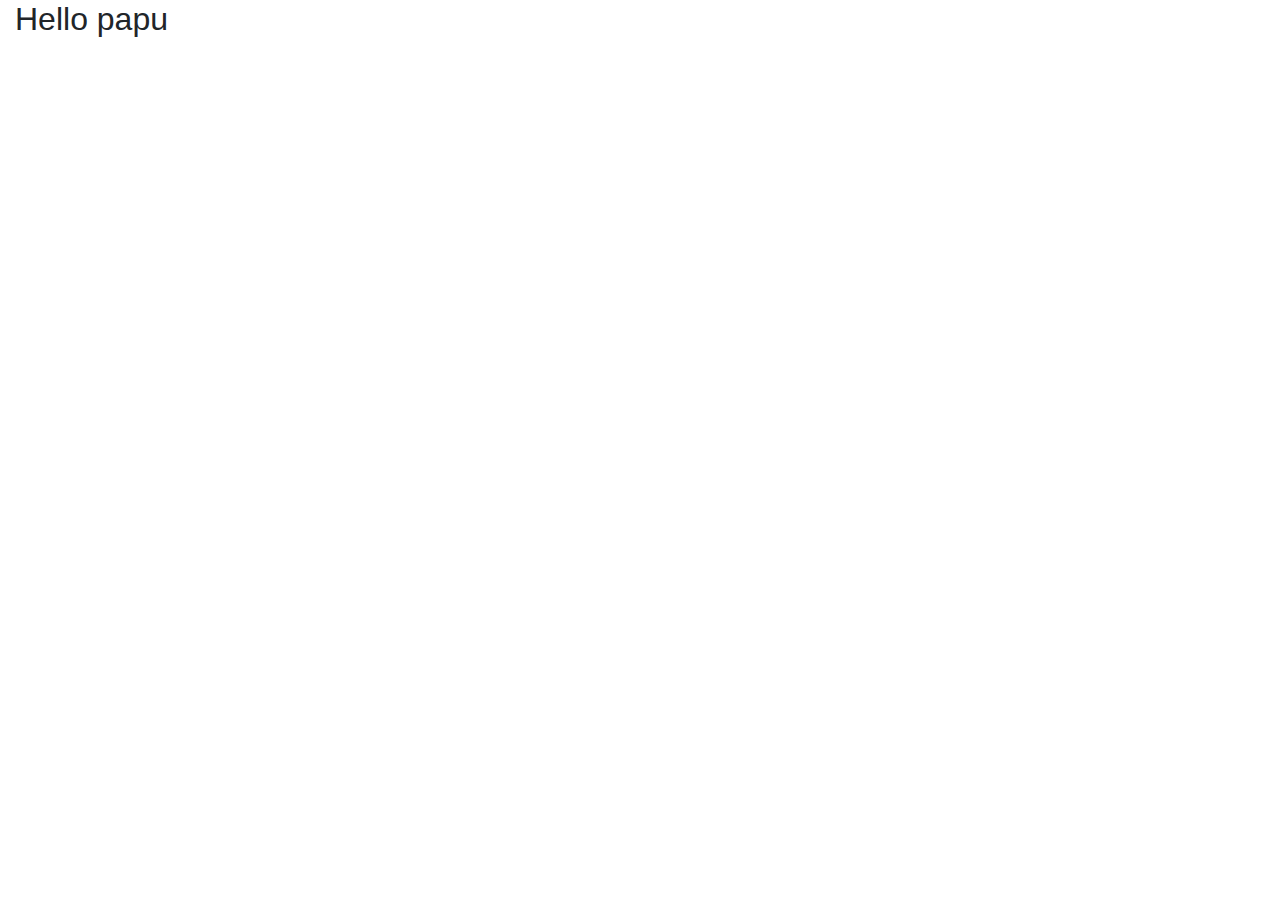
==== index.html @ 76e3a327 "added bootstrap framework and fav.ico" ====
<!doctype html>
<html lang="en">

<head>
    <title>shontauro</title>
    <link rel="icon" href="./images/fav.ico">
    <!-- Required meta tags -->
    <meta charset="utf-8">
    <meta name="viewport" content="width=device-width, initial-scale=1, shrink-to-fit=no">

    <!-- Bootstrap CSS -->
    <link rel="stylesheet" href="https://stackpath.bootstrapcdn.com/bootstrap/4.3.1/css/bootstrap.min.css"
        integrity="sha384-ggOyR0iXCbMQv3Xipma34MD+dH/1fQ784/j6cY/iJTQUOhcWr7x9JvoRxT2MZw1T" crossorigin="anonymous">

    <title>Hello, world!</title>
</head>

<body>
    <div class="container-fluid">

        <h2>Hello papu</h2>
    </div>

    <!-- Optional JavaScript -->
    <!-- jQuery first, then Popper.js, then Bootstrap JS -->
    <script src="https://code.jquery.com/jquery-3.3.1.slim.min.js"
        integrity="sha384-q8i/X+965DzO0rT7abK41JStQIAqVgRVzpbzo5smXKp4YfRvH+8abtTE1Pi6jizo"
        crossorigin="anonymous"></script>
    <script src="https://cdnjs.cloudflare.com/ajax/libs/popper.js/1.14.7/umd/popper.min.js"
        integrity="sha384-UO2eT0CpHqdSJQ6hJty5KVphtPhzWj9WO1clHTMGa3JDZwrnQq4sF86dIHNDz0W1"
        crossorigin="anonymous"></script>
    <script src="https://stackpath.bootstrapcdn.com/bootstrap/4.3.1/js/bootstrap.min.js"
        integrity="sha384-JjSmVgyd0p3pXB1rRibZUAYoIIy6OrQ6VrjIEaFf/nJGzIxFDsf4x0xIM+B07jRM"
        crossorigin="anonymous"></script>
</body>

</html>
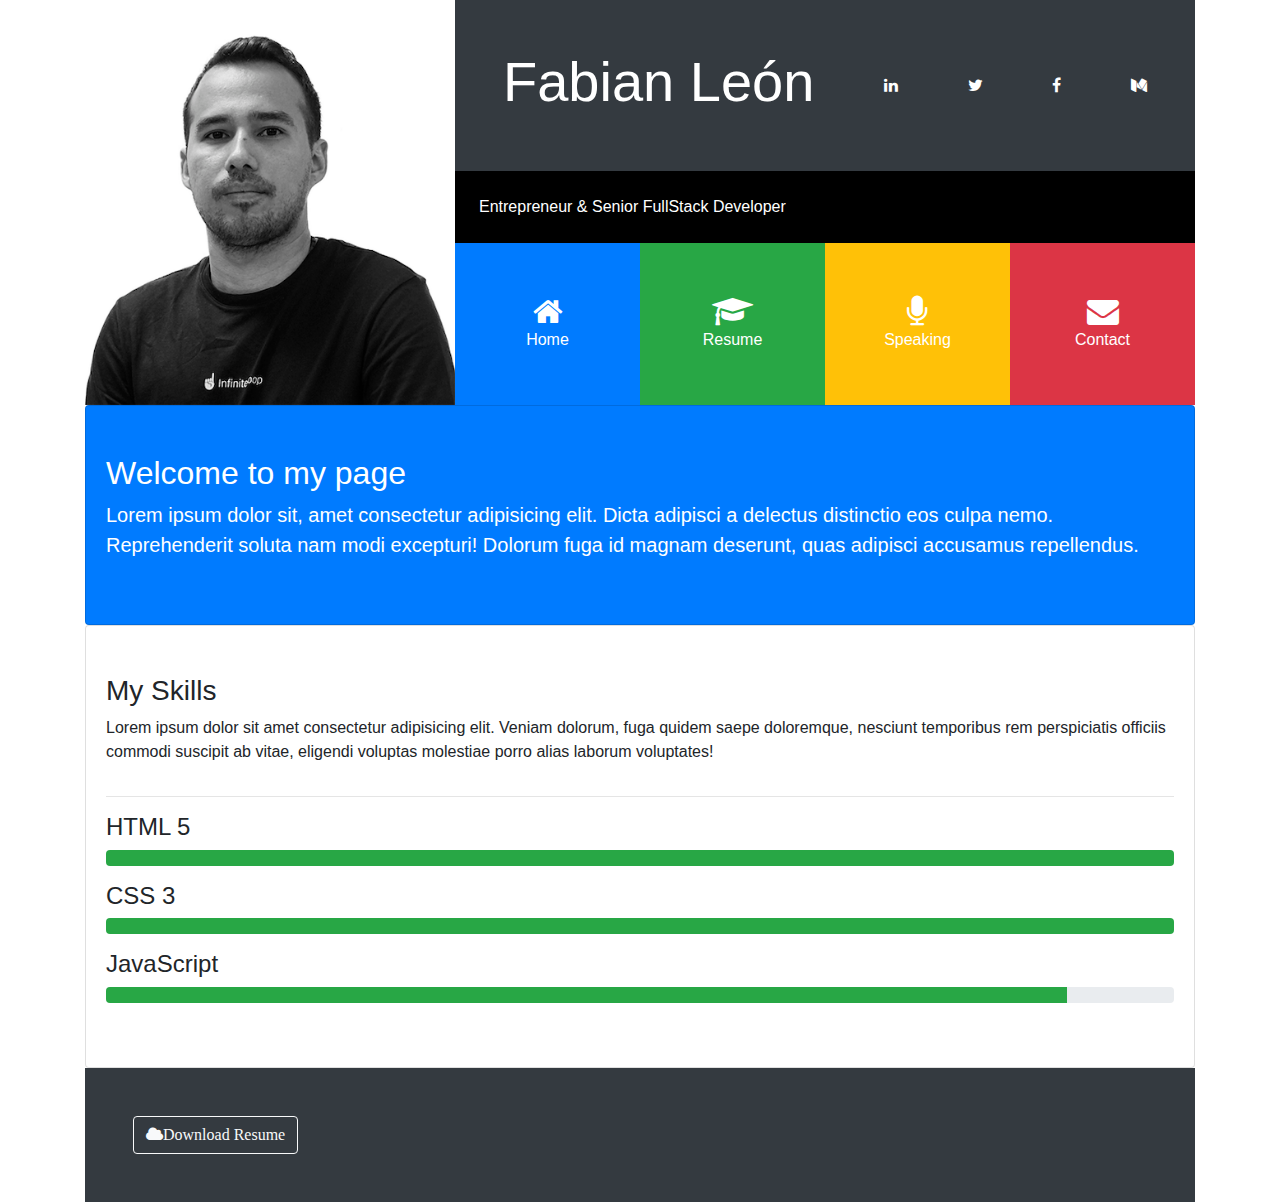
==== commit e39fdf2a: "Setup base markup structure" ====
--- a/index.html
+++ b/index.html
@@ -3,7 +3,7 @@
 
 <head>
     <title>shontauro</title>
-    <link rel="icon" href="./images/fav.ico">
+    <link rel="icon" href="./img/fav.ico">
     <!-- Required meta tags -->
     <meta charset="utf-8">
     <meta name="viewport" content="width=device-width, initial-scale=1, shrink-to-fit=no">
@@ -12,13 +12,272 @@
     <link rel="stylesheet" href="https://stackpath.bootstrapcdn.com/bootstrap/4.3.1/css/bootstrap.min.css"
         integrity="sha384-ggOyR0iXCbMQv3Xipma34MD+dH/1fQ784/j6cY/iJTQUOhcWr7x9JvoRxT2MZw1T" crossorigin="anonymous">
 
-    <title>Hello, world!</title>
+    <link rel="stylesheet" href="css/styles.css">
+    <link rel="stylesheet" href="https://cdnjs.cloudflare.com/ajax/libs/font-awesome/4.7.0/css/font-awesome.min.css">
+
+    <title>Fabian L.</title>
 </head>
 
 <body>
-    <div class="container-fluid">
-
-        <h2>Hello papu</h2>
+    <div class="container">
+
+        <!-- HEADER -->
+        <header id="main-header">
+            <div class="row no-gutters">
+
+                <div class="col-lg-4 col-md-5">
+                    <img src="img/me-black-white.png" alt="my picture">
+                </div>
+
+                <div class="col-lg-8 col-md-7">
+                    <div class="d-flex flex-column">
+                        <div class="p-5 bg-dark text-white">
+                            <div class="d-flex flex-row justify-content-between align-items-center">
+                                <h1 class="display-4">Fabian León</h1>
+
+                                <!-- social networks -->
+                                <div>
+                                    <a href="https://www.linkedin.com/in/fabian-leon-ortega-69b7bb20/?locale=en_US"
+                                        class="text-white" target="_blank">
+                                        <li class="fa fa-linkedin"></li>
+                                    </a>
+                                </div>
+                                <div>
+                                    <a href="https://twitter.com/shontauro" class="text-white" target="_blank">
+                                        <i class="fa fa-twitter"></i>
+                                    </a>
+                                </div>
+                                <div class="d-none d-md-block">
+                                    <a href="https://www.facebook.com/shontauro" class="text-white" target="_blank">
+                                        <li class="fa fa-facebook"></li>
+                                    </a>
+                                </div>
+                                <div>
+                                    <a href="https://medium.com/@shontauro" class="text-white" target="_blank">
+                                        <li class="fa fa-medium"></li>
+                                    </a>
+                                </div>
+                            </div>
+                        </div>
+
+                        <div class="p-4 bg-black">
+                            Entrepreneur & Senior FullStack Developer
+                        </div>
+
+                        <!--Menu items-->
+                        <div>
+                            <div class="d-flex flex-row align-items-stretch text-white text-center">
+                                <div class="port-item p-4 bg-primary" data-toggle="collapse" data-target="#home">
+                                    <i class="fa fa-home fa-2x d-block"></i>
+                                    <span class="d-none d-sm-block">Home</span>
+                                </div>
+
+                                <div class="port-item p-4 bg-success" data-toggle="collapse" data-target="#resume">
+                                    <i class="fa fa-graduation-cap fa-2x d-block"></i>
+                                    <span class="d-none d-sm-block">Resume</span>
+                                </div>
+
+                                <div class="port-item p-4 bg-warning" data-toggle="collapse" data-target="#speaking">
+                                    <i class="fa fa-microphone fa-2x d-block"></i>
+                                    <span class="d-none d-sm-block">Speaking</span>
+                                </div>
+
+                                <div class="port-item p-4 bg-danger" data-toggle="collapse" data-target="#contact">
+                                    <i class="fa fa-envelope fa-2x d-block"></i>
+                                    <span class="d-none d-sm-block">Contact</span>
+                                </div>
+
+                            </div>
+                        </div>
+
+                    </div>
+                </div>
+            </div>
+        </header>
+
+        <!-- HOME -->
+        <div id="home" class="collapse show">
+            <div class="card card-body bg-primary text-white py-5">
+                <h2>Welcome to my page</h2>
+                <p class="lead"> Lorem ipsum dolor sit, amet consectetur adipisicing elit. Dicta adipisci a delectus
+                    distinctio eos culpa nemo. Reprehenderit soluta nam modi excepturi! Dolorum fuga id magnam deserunt,
+                    quas adipisci accusamus repellendus.</p>
+            </div>
+
+            <div class="card card-body py-5">
+                <h3>My Skills</h3>
+                <p>Lorem ipsum dolor sit amet consectetur adipisicing elit. Veniam dolorum, fuga quidem saepe
+                    doloremque, nesciunt temporibus rem perspiciatis officiis commodi suscipit ab vitae, eligendi
+                    voluptas molestiae porro alias laborum voluptates!</p>
+                <hr>
+                <h4>HTML 5</h4>
+                <div class="progress mb-3">
+                    <div class="progress-bar bg-success" style="width: 100%"></div>
+                </div>
+                <h4>CSS 3</h4>
+                <div class="progress mb-3">
+                    <div class="progress-bar bg-success" style="width: 100%"></div>
+                </div>
+                <h4>JavaScript</h4>
+                <div class="progress mb-3">
+                    <div class="progress-bar bg-success" style="width: 90%"></div>
+                </div>
+            </div>
+        </div>
+
+        <!-- RESUME -->
+        <div id="resume" class="collapse">
+            <div class="card card-body bg-success text-white py-5">
+                <h2>My Resume</h2>
+                <p class="lead"> Lorem ipsum dolor sit, amet consectetur adipisicing elit. Dicta adipisci a delectus
+                    distinctio eos culpa nemo. Reprehenderit soluta nam modi excepturi! Dolorum fuga id magnam deserunt,
+                    quas adipisci accusamus repellendus.</p>
+            </div>
+
+            <div class="card card-body py-5">
+                <h3>Where Have I worked</h3>
+                <p>Lorem ipsum dolor sit amet consectetur adipisicing elit. Optio quos, rerum harum dolore repellat
+                    dignissimos officia non laudantium nemo est, asperiores mollitia, aliquam corrupti tenetur numquam
+                    sed. Temporibus, numquam eius?</p>
+                <div class="card-deck">
+                    <div class="card">
+                        <div class="card-body">
+                            <h4 class="card-title">
+                                Devmasters
+                            </h4>
+                            <p class="card-text">Lorem ipsum dolor sit amet consectetur adipisicing elit. Nulla
+                                doloribus facere architecto nemo voluptate totam dolorem, commodi eos. Nulla dolore
+                                molestiae delectus quo magni expedita vero laboriosam nesciunt distinctio ducimus.</p>
+                            <p class="p-2 mb-3 bg-dark text-white">
+                                Position: Full Stack Developer
+                            </p>
+                            <p class="p-2 mb-3 bg-dark text-white">
+                                Phone: (444) 444-4444
+                            </p>
+                        </div>
+                        <div class="card-footer">
+                            <h6 class="text-muted">Dates: 2015-2018</h6>
+                        </div>
+                    </div>
+
+                    <div class="card">
+                        <div class="card-body">
+                            <h4 class="card-title">
+                                Devmasters
+                            </h4>
+                            <p class="card-text">Lorem ipsum dolor sit amet consectetur adipisicing elit. Nulla
+                                doloribus facere architecto nemo voluptate totam dolorem, commodi eos. Nulla dolore
+                                molestiae delectus quo magni expedita vero laboriosam nesciunt distinctio ducimus.</p>
+                            <p class="p-2 mb-3 bg-dark text-white">
+                                Position: Full Stack Developer
+                            </p>
+                            <p class="p-2 mb-3 bg-dark text-white">
+                                Phone: (444) 444-4444
+                            </p>
+                        </div>
+                        <div class="card-footer">
+                            <h6 class="text-muted">Dates: 2015-2018</h6>
+                        </div>
+                    </div>
+
+                    <div class="card">
+                        <div class="card-body">
+                            <h4 class="card-title">
+                                Devmasters
+                            </h4>
+                            <p class="card-text">Lorem ipsum dolor sit amet consectetur adipisicing elit. Nulla
+                                doloribus facere architecto nemo voluptate totam dolorem, commodi eos. Nulla dolore
+                                molestiae delectus quo magni expedita vero laboriosam nesciunt distinctio ducimus.</p>
+                            <p class="p-2 mb-3 bg-dark text-white">
+                                Position: Full Stack Developer
+                            </p>
+                            <p class="p-2 mb-3 bg-dark text-white">
+                                Phone: (444) 444-4444
+                            </p>
+                        </div>
+                        <div class="card-footer">
+                            <h6 class="text-muted">Dates: 2015-2018</h6>
+                        </div>
+                    </div>
+                </div>
+            </div>
+        </div>
+
+        <!-- SPEAKING -->
+        <div id="speaking" class="collapse">
+            <div class="card card-body bg-warning text-white py-5">
+                <h2>My Talks</h2>
+                <p class="lead">Lorem ipsum dolor sit amet consectetur, adipisicing elit. Aperiam error delectus animi
+                    ducimus pariatur beatae repellendus voluptatibus ipsam quod, ut eum, deserunt doloribus dicta
+                    aspernatur fuga odio quae totam harum.</p>
+            </div>
+        </div>
+
+        <!-- CONTACT -->
+
+        <div id="contact" class="collapse">
+            <div class="card card-body bg-danger text-white py-5">
+                <h2>Contact</h2>
+                <p class="lead"> Lorem ipsum dolor sit, amet consectetur adipisicing elit. Dicta adipisci a delectus
+                    distinctio eos culpa nemo. Reprehenderit soluta nam modi excepturi! Dolorum fuga id magnam deserunt,
+                    quas adipisci accusamus repellendus.</p>
+            </div>
+
+            <div class="card card-body py-5">
+                <h3>Get In Touch</h3>
+                <p>Lorem ipsum dolor sit amet consectetur adipisicing elit. Obcaecati suscipit laboriosam tenetur,
+                    perferendis recusandae quibusdam possimus assumenda maxime.</p>
+                <form>
+                    <div class="form-group">
+                        <div class="input-group input-group-lg">
+                            <div class="input-group-prepend">
+                                <span class="input-group-text bg-danger text-white">
+                                    <i class="fa fa-user"></i>
+                                </span>
+                            </div>
+                            <input type="text" class="form-control bg-dark text-white" placeholder="name">
+                        </div>
+                    </div>
+
+                    <div class="form-group">
+                        <div class="input-group input-group-lg">
+                            <div class="input-group-prepend">
+                                <span class="input-group-text bg-danger text-white">
+                                    <i class="fa fa-envelope"></i>
+                                </span>
+                            </div>
+                            <input type="email" class="form-control bg-dark text-white" placeholder="Email">
+                        </div>
+                    </div>
+
+                    <div class="form-group">
+                        <div class="input-group input-group-lg">
+                            <div class="input-group-prepend">
+                                <span class="input-group-text bg-danger text-white">
+                                    <i class="fa fa-pencil"></i>
+                                </span>
+                            </div>
+                            <textarea type="text" class="form-control bg-dark text-white"
+                                placeholder="Message"></textarea>
+                        </div>
+                    </div>
+
+                    <input type="submit" value="submit" class="btn btn-danger btn-block btn-lg">
+                </form>
+            </div>
+        </div>
+
+        <!-- FOOTER -->
+        <footer id="main-footer" class="p-5 bg-dark text-white">
+            <div class="row">
+                <div class="col-md-6">
+                    <a href="#" class="btn btn-outline-light">
+                        <i class="fa fa-cloud">Download Resume</i>
+                    </a>
+                </div>
+            </div>
+        </footer>
+
     </div>
 
     <!-- Optional JavaScript -->
@@ -32,6 +291,12 @@
     <script src="https://stackpath.bootstrapcdn.com/bootstrap/4.3.1/js/bootstrap.min.js"
         integrity="sha384-JjSmVgyd0p3pXB1rRibZUAYoIIy6OrQ6VrjIEaFf/nJGzIxFDsf4x0xIM+B07jRM"
         crossorigin="anonymous"></script>
+
+    <script>
+        $('.port-item').click(function () {
+            $('.collapse').collapse('hide');
+        });
+    </script>
 </body>
 
 </html>--- a/css/styles.css
+++ b/css/styles.css
@@ -0,0 +1,24 @@
+#main-header img {
+    width: 100%;
+    height: 100%;
+}
+
+#main-header .port-item {
+    width: 25%;
+}
+
+#main-header .port-item:hover {
+    opacity: 0.8;
+    cursor: pointer;
+}
+
+.bg-black {
+    color: white;
+    background: black;
+}
+
+@media (min-width: 1200px) {
+    .port-item {
+        padding: 3.3em !important;
+    }
+}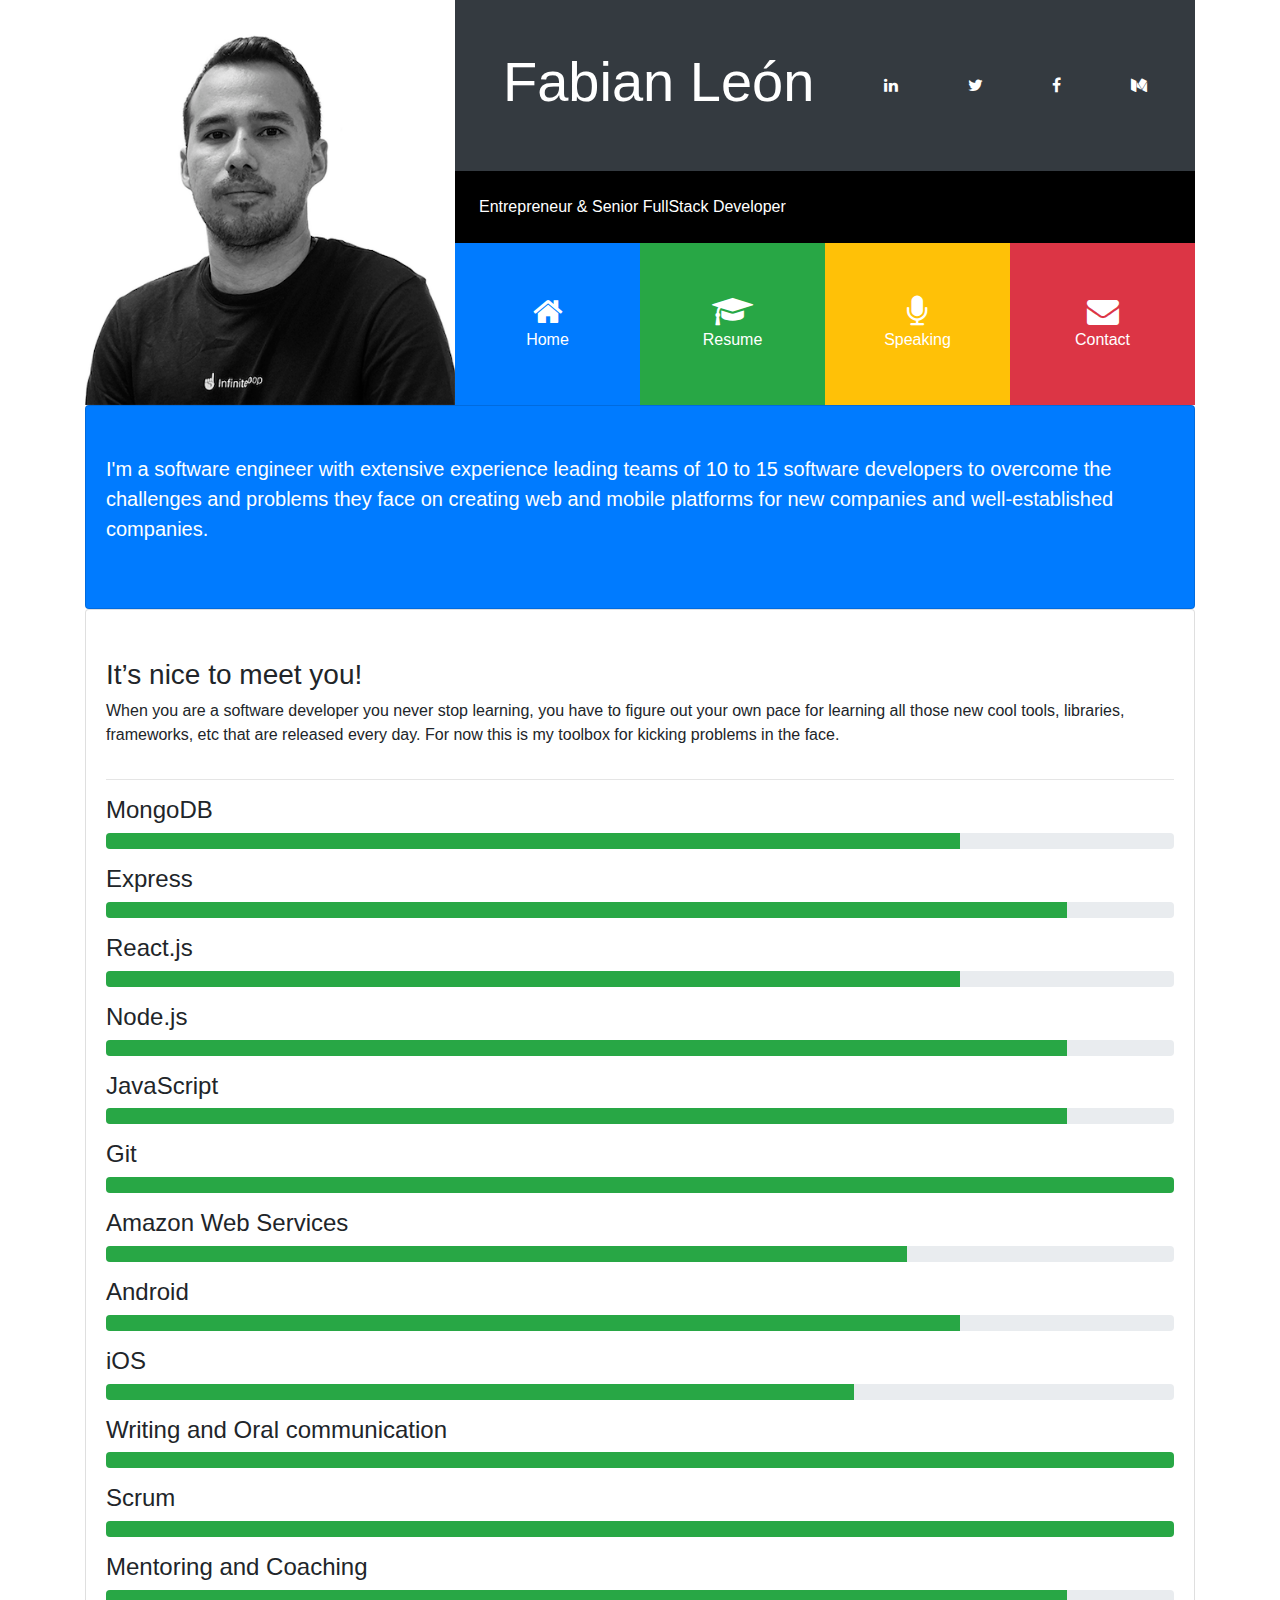
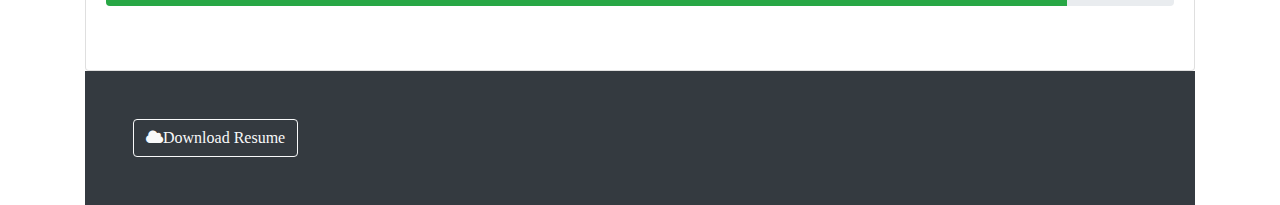
==== commit fec1c872: "added content for speaking section, setup contact form using formspree.io" ====
--- a/index.html
+++ b/index.html
@@ -2,7 +2,7 @@
 <html lang="en">
 
 <head>
-    <title>shontauro</title>
+    <title>Fabian Leon</title>
     <link rel="icon" href="./img/fav.ico">
     <!-- Required meta tags -->
     <meta charset="utf-8">
@@ -14,8 +14,6 @@
 
     <link rel="stylesheet" href="css/styles.css">
     <link rel="stylesheet" href="https://cdnjs.cloudflare.com/ajax/libs/font-awesome/4.7.0/css/font-awesome.min.css">
-
-    <title>Fabian L.</title>
 </head>
 
 <body>
@@ -98,27 +96,62 @@
         <!-- HOME -->
         <div id="home" class="collapse show">
             <div class="card card-body bg-primary text-white py-5">
-                <h2>Welcome to my page</h2>
-                <p class="lead"> Lorem ipsum dolor sit, amet consectetur adipisicing elit. Dicta adipisci a delectus
-                    distinctio eos culpa nemo. Reprehenderit soluta nam modi excepturi! Dolorum fuga id magnam deserunt,
-                    quas adipisci accusamus repellendus.</p>
+                <p class="lead">I'm a software engineer with extensive experience leading teams of 10 to 15
+                    software developers to overcome the challenges and problems they face on creating web and mobile
+                    platforms for new companies and well-established companies.</p>
             </div>
 
             <div class="card card-body py-5">
-                <h3>My Skills</h3>
-                <p>Lorem ipsum dolor sit amet consectetur adipisicing elit. Veniam dolorum, fuga quidem saepe
-                    doloremque, nesciunt temporibus rem perspiciatis officiis commodi suscipit ab vitae, eligendi
-                    voluptas molestiae porro alias laborum voluptates!</p>
+                <h3>It’s nice to meet you!</h3>
+                <p>When you are a software developer you never stop learning, you have to figure out your own pace for
+                    learning all those new cool tools, libraries, frameworks, etc that are released every day. For now
+                    this is my toolbox for kicking problems in the face.</p>
                 <hr>
-                <h4>HTML 5</h4>
+                <h4>MongoDB</h4>
+                <div class="progress mb-3">
+                    <div class="progress-bar bg-success" style="width: 80%"></div>
+                </div>
+                <h4>Express</h4>
+                <div class="progress mb-3">
+                    <div class="progress-bar bg-success" style="width: 90%"></div>
+                </div>
+                <h4>React.js</h4>
+                <div class="progress mb-3">
+                    <div class="progress-bar bg-success" style="width: 80%"></div>
+                </div>
+                <h4>Node.js</h4>
+                <div class="progress mb-3">
+                    <div class="progress-bar bg-success" style="width: 90%"></div>
+                </div>
+                <h4>JavaScript</h4>
+                <div class="progress mb-3">
+                    <div class="progress-bar bg-success" style="width: 90%"></div>
+                </div>
+                <h4>Git</h4>
                 <div class="progress mb-3">
                     <div class="progress-bar bg-success" style="width: 100%"></div>
                 </div>
-                <h4>CSS 3</h4>
+                <h4>Amazon Web Services</h4>
+                <div class="progress mb-3">
+                    <div class="progress-bar bg-success" style="width: 75%"></div>
+                </div>
+                <h4>Android</h4>
+                <div class="progress mb-3">
+                    <div class="progress-bar bg-success" style="width: 80%"></div>
+                </div>
+                <h4>iOS</h4>
+                <div class="progress mb-3">
+                    <div class="progress-bar bg-success" style="width: 70%"></div>
+                </div>
+                <h4>Writing and Oral communication</h4>
                 <div class="progress mb-3">
                     <div class="progress-bar bg-success" style="width: 100%"></div>
                 </div>
-                <h4>JavaScript</h4>
+                <h4>Scrum</h4>
+                <div class="progress mb-3">
+                    <div class="progress-bar bg-success" style="width: 100%"></div>
+                </div>
+                <h4>Mentoring and Coaching</h4>
                 <div class="progress mb-3">
                     <div class="progress-bar bg-success" style="width: 90%"></div>
                 </div>
@@ -129,75 +162,98 @@
         <div id="resume" class="collapse">
             <div class="card card-body bg-success text-white py-5">
                 <h2>My Resume</h2>
-                <p class="lead"> Lorem ipsum dolor sit, amet consectetur adipisicing elit. Dicta adipisci a delectus
-                    distinctio eos culpa nemo. Reprehenderit soluta nam modi excepturi! Dolorum fuga id magnam deserunt,
-                    quas adipisci accusamus repellendus.</p>
+                <p class="lead"> I have been working in the software industry for the last eight years, during this time
+                    I have played different roles in my carrer such as mobile developer, backend developer, Full stack
+                    developer, CTO and CEO. I have experience dealing with customers, some times selling them
+                    services and products and other times listening and providing them with support for their problems.
+                </p>
             </div>
 
             <div class="card card-body py-5">
-                <h3>Where Have I worked</h3>
-                <p>Lorem ipsum dolor sit amet consectetur adipisicing elit. Optio quos, rerum harum dolore repellat
-                    dignissimos officia non laudantium nemo est, asperiores mollitia, aliquam corrupti tenetur numquam
-                    sed. Temporibus, numquam eius?</p>
-                <div class="card-deck">
-                    <div class="card">
-                        <div class="card-body">
-                            <h4 class="card-title">
-                                Devmasters
-                            </h4>
-                            <p class="card-text">Lorem ipsum dolor sit amet consectetur adipisicing elit. Nulla
-                                doloribus facere architecto nemo voluptate totam dolorem, commodi eos. Nulla dolore
-                                molestiae delectus quo magni expedita vero laboriosam nesciunt distinctio ducimus.</p>
-                            <p class="p-2 mb-3 bg-dark text-white">
-                                Position: Full Stack Developer
-                            </p>
-                            <p class="p-2 mb-3 bg-dark text-white">
-                                Phone: (444) 444-4444
-                            </p>
-                        </div>
-                        <div class="card-footer">
-                            <h6 class="text-muted">Dates: 2015-2018</h6>
-                        </div>
-                    </div>
-
-                    <div class="card">
-                        <div class="card-body">
-                            <h4 class="card-title">
-                                Devmasters
-                            </h4>
-                            <p class="card-text">Lorem ipsum dolor sit amet consectetur adipisicing elit. Nulla
-                                doloribus facere architecto nemo voluptate totam dolorem, commodi eos. Nulla dolore
-                                molestiae delectus quo magni expedita vero laboriosam nesciunt distinctio ducimus.</p>
-                            <p class="p-2 mb-3 bg-dark text-white">
-                                Position: Full Stack Developer
-                            </p>
-                            <p class="p-2 mb-3 bg-dark text-white">
-                                Phone: (444) 444-4444
-                            </p>
-                        </div>
-                        <div class="card-footer">
-                            <h6 class="text-muted">Dates: 2015-2018</h6>
-                        </div>
-                    </div>
-
-                    <div class="card">
-                        <div class="card-body">
-                            <h4 class="card-title">
-                                Devmasters
-                            </h4>
-                            <p class="card-text">Lorem ipsum dolor sit amet consectetur adipisicing elit. Nulla
-                                doloribus facere architecto nemo voluptate totam dolorem, commodi eos. Nulla dolore
-                                molestiae delectus quo magni expedita vero laboriosam nesciunt distinctio ducimus.</p>
-                            <p class="p-2 mb-3 bg-dark text-white">
-                                Position: Full Stack Developer
-                            </p>
-                            <p class="p-2 mb-3 bg-dark text-white">
-                                Phone: (444) 444-4444
-                            </p>
-                        </div>
-                        <div class="card-footer">
-                            <h6 class="text-muted">Dates: 2015-2018</h6>
-                        </div>
+                <h3>Experience</h3>
+                <p class="mb-5">These are some of the companies where I have worked recently.</p>
+                <div class="resume-item d-flex flex-column flex-md-row justify-content-between mb-5">
+                    <div class="resume-content">
+                        <h3 class="mb-0">CTO & Founder</h3>
+                        <div class="subheading mb-3">SunDevs Inc</div>
+                        <ul>
+                            <li>Lead and manage a team of 10-15 software developers and help them overcome the
+                                challenges
+                                and problems they face when building the products and platforms of our clients.</li>
+                            <li>Monitor the progress of projects on a daily and weekly basis using tools such as jira to
+                                ensure compliance with the sprints.</li>
+                            <li>Mentoring and guidance 1 to 1 with each member of the development team, especially with
+                                the lowest performers with the goal of continuously improving productivity.</li>
+                            <li>Responsible for making decisions to hire / fire talent to improve the company's
+                                productivity.</li>
+                            <li>Leverage my experience and knowledge as a former developer and architect to lead teams
+                                towards technical excellence and comply with the best practices and standards in the
+                                industry.</li>
+                        </ul>
+                    </div>
+                    <div class="resume-date text-md-right">
+                        <span class="text-success">November 2014 - Present</span>
+                    </div>
+                </div>
+
+                <div class="resume-item d-flex flex-column flex-md-row justify-content-between mb-5">
+                    <div class="resume-content">
+                        <h3 class="mb-0">CTO & Founder</h3>
+                        <div class="subheading mb-3">Trinitip SAS</div>
+                        <p class="text-justify">A platform to personalize the customer experience, automate marketing
+                            and loyalty campaigns in bars, restaurants and hotels. The main objectives of the platform
+                            were:</p>
+                        <ul>
+                            <li>Increase the recurrence of your customers in your business</li>
+                            <li>Seamlessly capture your customers' contact information</li>
+                            <li>Get real-time statistics of your customers' visits</li>
+                        </ul>
+                        <p class="text-justify">Basically I played almost every single role in this startup, from
+                            recruiting the initial tech team with which I designed and developed the platform using
+                            MongoDB, Express, Angular and Node.js, to deploying the platform on Amazon WebServices, all
+                            the way to getting out of the office and finding customers to sell the platform and provide
+                            support to our customers.
+                        </p>
+                    </div>
+                    <div class="resume-date text-md-right">
+                        <span class="text-success">March 2017 - November 2018</span>
+                    </div>
+                </div>
+
+                <div class="resume-item d-flex flex-column flex-md-row justify-content-between mb-5">
+                    <div class="resume-content">
+                        <h3 class="mb-0">CTO</h3>
+                        <div class="subheading mb-3">Pixcell Mapper Limited</div>
+                        <p class="text-justify">A platform to personalize the customer experience, automate marketing
+                            and loyalty campaigns in bars, restaurants and hotels. The main objectives of the platform
+                            were:</p>
+                        <ul>
+                            <li>Developed the android & iOS Apps</li>
+                            <li>Developed the Restful API on Ruby on Rails</li>
+                            <li>Research and promote new technologies and best practices to implement within the company
+                            </li>
+                            <li>Recruiting the initial tech team for the platform</li>
+                            <li>Run daily scrum meeting to monitor the status of the project</li>
+                        </ul>
+
+                    </div>
+                    <div class="resume-date text-md-right">
+                        <span class="text-success">September 2014 - February 2015</span>
+                    </div>
+                </div>
+
+                <div class="resume-item d-flex flex-column flex-md-row justify-content-between mb-5">
+                    <div class="resume-content">
+                        <h3 class="mb-0">Senior Android Developer</h3>
+                        <div class="subheading mb-3">Globant</div>
+                        <ul>
+                            <li>Developed native android applications</li>
+                            <li>Report daily progress of the project to the PM</li>
+                            <li>Perform code reviews to my teammates</li>
+                        </ul>
+                    </div>
+                    <div class="resume-date text-md-right">
+                        <span class="text-success">September 2013 - June 2014</span>
                     </div>
                 </div>
             </div>
@@ -206,63 +262,75 @@
         <!-- SPEAKING -->
         <div id="speaking" class="collapse">
             <div class="card card-body bg-warning text-white py-5">
-                <h2>My Talks</h2>
-                <p class="lead">Lorem ipsum dolor sit amet consectetur, adipisicing elit. Aperiam error delectus animi
-                    ducimus pariatur beatae repellendus voluptatibus ipsam quod, ut eum, deserunt doloribus dicta
-                    aspernatur fuga odio quae totam harum.</p>
-            </div>
+                <h2>I like to learn by sharing!</h2>
+                <p class="lead text-justify">As a Software Engineer and Entrepreneur that I am being, I like to share
+                    what I have learned during my carreer with my teammates and the community, I have spoken to
+                    different kind of audiences on topics such as entrepreneurship, carreer advice, building startups
+                    and software development.</p>
+            </div>
+
+            <h2 class="my-2">UPCOMING SPEAKING ENGAGEMENTS:</h2>
+            <hr>
+
+            <div class="text-center">
+                <a class="p-4 btn btn-dark" href="mailto:fhleoinv@gmail.com">INQUIRE ABOUT SPEAKING ENGAGEMENTS</a>
+            </div>
+            <hr>
+            <h4 class="pb-4">PAST SPEAKING HIGHLIGHTS:</h3>
+                <ul>
+                    <li>Seven Step Framework for building React Applications from Scratch - Colombia, Ibague, February
+                        2019
+                    </li>
+                </ul>
         </div>
 
         <!-- CONTACT -->
 
         <div id="contact" class="collapse">
             <div class="card card-body bg-danger text-white py-5">
-                <h2>Contact</h2>
-                <p class="lead"> Lorem ipsum dolor sit, amet consectetur adipisicing elit. Dicta adipisci a delectus
-                    distinctio eos culpa nemo. Reprehenderit soluta nam modi excepturi! Dolorum fuga id magnam deserunt,
-                    quas adipisci accusamus repellendus.</p>
+                <h2>Get In Touch</h2>
+                <p class="lead text-justify">I like to be in touch with people that are doing pretty cool stuff, If you
+                    are working in something that passionate you and you believe that I could help you, don't hesitate
+                    to contact me.</p>
             </div>
 
             <div class="card card-body py-5">
-                <h3>Get In Touch</h3>
-                <p>Lorem ipsum dolor sit amet consectetur adipisicing elit. Obcaecati suscipit laboriosam tenetur,
-                    perferendis recusandae quibusdam possimus assumenda maxime.</p>
-                <form>
-                    <div class="form-group">
-                        <div class="input-group input-group-lg">
-                            <div class="input-group-prepend">
-                                <span class="input-group-text bg-danger text-white">
-                                    <i class="fa fa-user"></i>
-                                </span>
-                            </div>
-                            <input type="text" class="form-control bg-dark text-white" placeholder="name">
-                        </div>
-                    </div>
-
-                    <div class="form-group">
-                        <div class="input-group input-group-lg">
-                            <div class="input-group-prepend">
-                                <span class="input-group-text bg-danger text-white">
-                                    <i class="fa fa-envelope"></i>
-                                </span>
-                            </div>
-                            <input type="email" class="form-control bg-dark text-white" placeholder="Email">
-                        </div>
-                    </div>
-
-                    <div class="form-group">
-                        <div class="input-group input-group-lg">
-                            <div class="input-group-prepend">
-                                <span class="input-group-text bg-danger text-white">
-                                    <i class="fa fa-pencil"></i>
-                                </span>
-                            </div>
-                            <textarea type="text" class="form-control bg-dark text-white"
-                                placeholder="Message"></textarea>
-                        </div>
-                    </div>
-
-                    <input type="submit" value="submit" class="btn btn-danger btn-block btn-lg">
+                <form action="https://formspree.io/fhleoinv@gmail.com" method="POST" />
+                <div class="form-group">
+                    <div class="input-group input-group-lg">
+                        <div class="input-group-prepend">
+                            <span class="input-group-text bg-danger text-white">
+                                <i class="fa fa-user"></i>
+                            </span>
+                        </div>
+                        <input type="text" class="form-control bg-dark text-white" name="name" placeholder="name">
+                    </div>
+                </div>
+
+                <div class="form-group">
+                    <div class="input-group input-group-lg">
+                        <div class="input-group-prepend">
+                            <span class="input-group-text bg-danger text-white">
+                                <i class="fa fa-envelope"></i>
+                            </span>
+                        </div>
+                        <input type="email" class="form-control bg-dark text-white" name="email" placeholder="Email">
+                    </div>
+                </div>
+
+                <div class="form-group">
+                    <div class="input-group input-group-lg">
+                        <div class="input-group-prepend">
+                            <span class="input-group-text bg-danger text-white">
+                                <i class="fa fa-pencil"></i>
+                            </span>
+                        </div>
+                        <textarea type="text" class="form-control bg-dark text-white" name="message"
+                            placeholder="Message"></textarea>
+                    </div>
+                </div>
+
+                <input type="submit" value="submit" class="btn btn-danger btn-block btn-lg">
                 </form>
             </div>
         </div>
--- a/css/styles.css
+++ b/css/styles.css
@@ -1,3 +1,7 @@
+body {
+    font-family: 'Muli', -apple-system, BlinkMacSystemFont, 'Segoe UI', Roboto, 'Helvetica Neue', Arial, sans-serif, 'Apple Color Emoji', 'Segoe UI Emoji', 'Segoe UI Symbol', 'Noto Color Emoji';
+}
+
 #main-header img {
     width: 100%;
     height: 100%;
@@ -12,6 +16,22 @@
     cursor: pointer;
 }
 
+#resume .resume-item .resume-date {
+    min-width: none;
+}
+
+#speaking ul {
+    list-style-type: none;
+}
+
+.subheading {
+    text-transform: uppercase;
+    font-weight: 500;
+    font-family: 'Saira Extra Condensed', -apple-system, BlinkMacSystemFont, 'Segoe UI', Roboto, 'Helvetica Neue', Arial, sans-serif, 'Apple Color Emoji', 'Segoe UI Emoji', 'Segoe UI Symbol', 'Noto Color Emoji';
+    font-size: 1.5rem;
+    color: #868e96;
+}
+
 .bg-black {
     color: white;
     background: black;
@@ -21,4 +41,10 @@
     .port-item {
         padding: 3.3em !important;
     }
+}
+
+@media (min-width: 768px) {
+    .resume-item .resume-date {
+        min-width: 18rem;
+    }
 }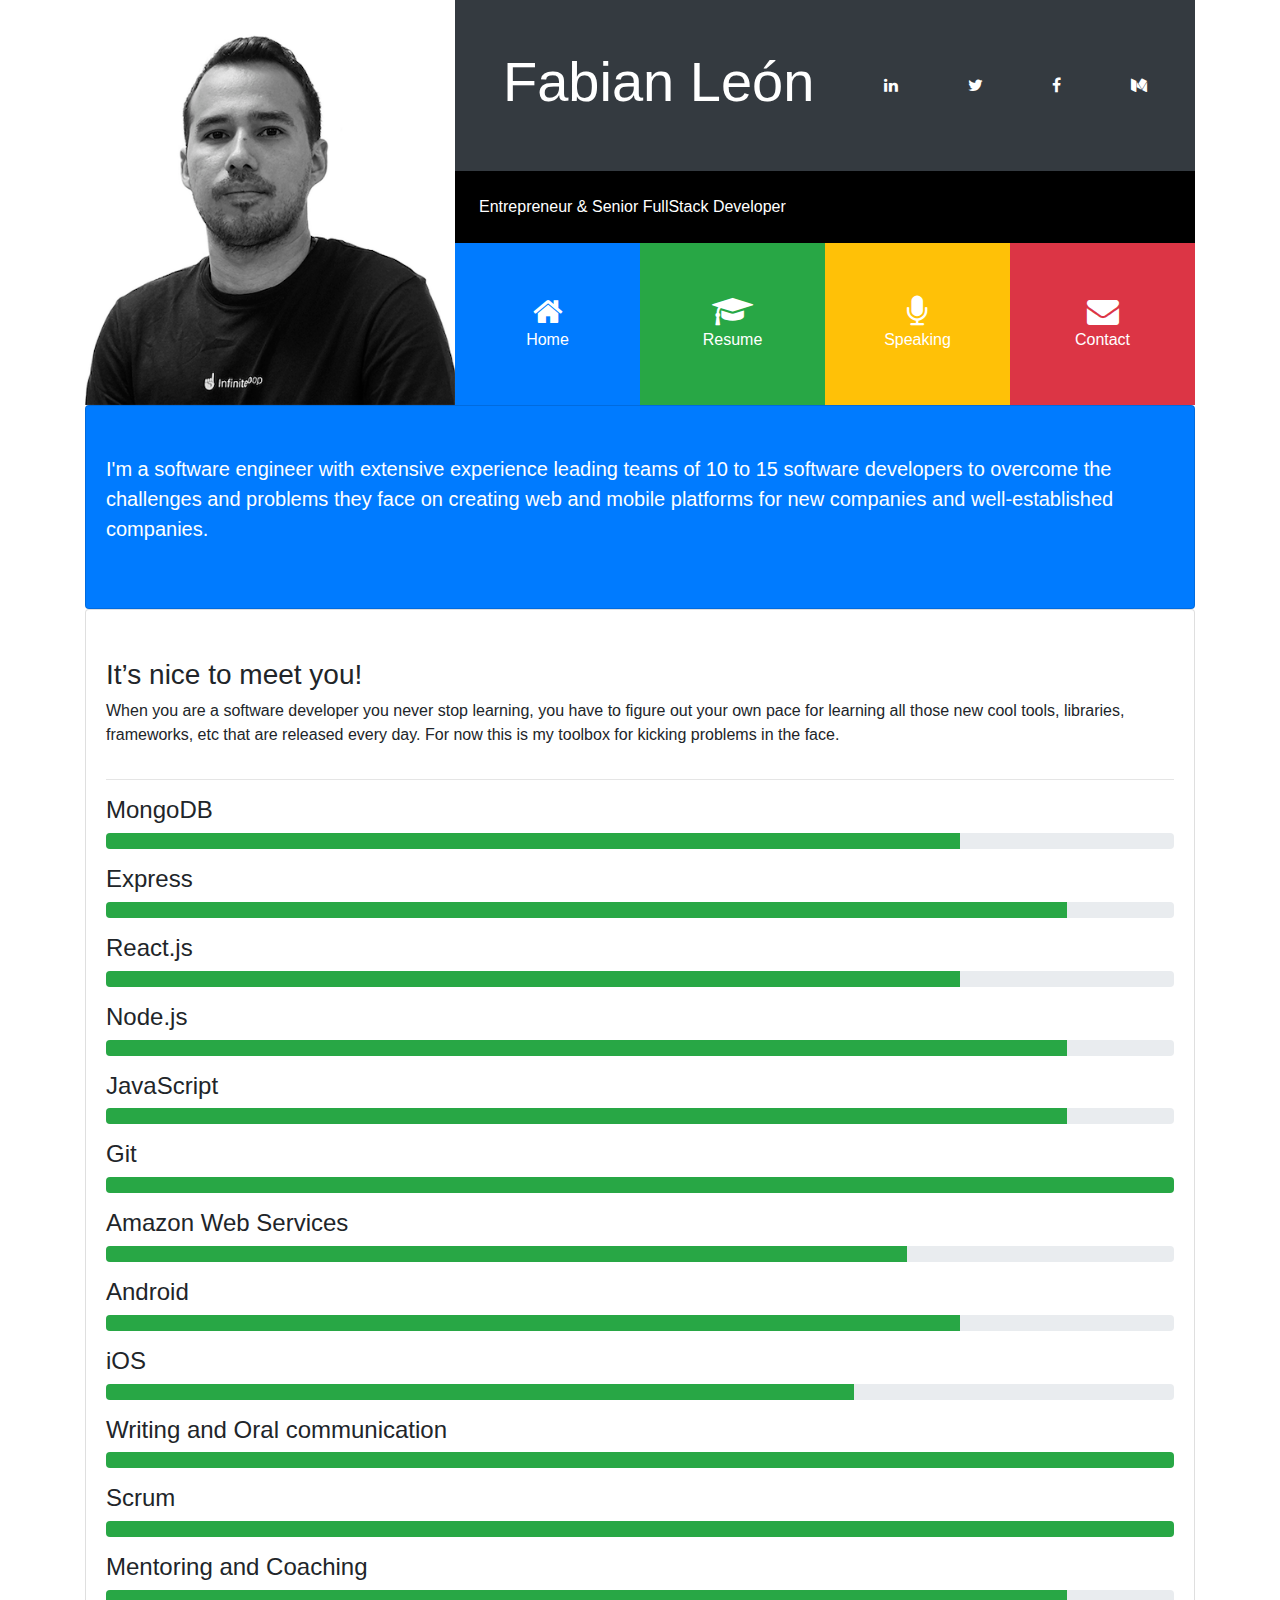
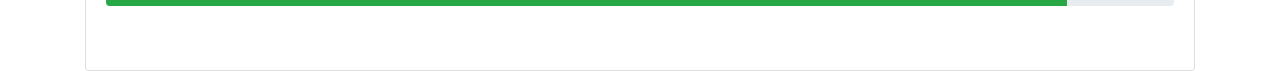
==== commit 5f9825ab: "added thanks.html page to show after sending the contact form" ====
--- a/index.html
+++ b/index.html
@@ -295,76 +295,68 @@
             </div>
 
             <div class="card card-body py-5">
-                <form action="https://formspree.io/fhleoinv@gmail.com" method="POST" />
-                <div class="form-group">
-                    <div class="input-group input-group-lg">
-                        <div class="input-group-prepend">
-                            <span class="input-group-text bg-danger text-white">
-                                <i class="fa fa-user"></i>
-                            </span>
-                        </div>
-                        <input type="text" class="form-control bg-dark text-white" name="name" placeholder="name">
-                    </div>
-                </div>
-
-                <div class="form-group">
-                    <div class="input-group input-group-lg">
-                        <div class="input-group-prepend">
-                            <span class="input-group-text bg-danger text-white">
-                                <i class="fa fa-envelope"></i>
-                            </span>
-                        </div>
-                        <input type="email" class="form-control bg-dark text-white" name="email" placeholder="Email">
-                    </div>
-                </div>
-
-                <div class="form-group">
-                    <div class="input-group input-group-lg">
-                        <div class="input-group-prepend">
-                            <span class="input-group-text bg-danger text-white">
-                                <i class="fa fa-pencil"></i>
-                            </span>
-                        </div>
-                        <textarea type="text" class="form-control bg-dark text-white" name="message"
-                            placeholder="Message"></textarea>
-                    </div>
-                </div>
-
-                <input type="submit" value="submit" class="btn btn-danger btn-block btn-lg">
+                <form action="https://formspree.io/fhleoinv@gmail.com" method="POST">
+                    <div class="form-group">
+                        <div class="input-group input-group-lg">
+                            <div class="input-group-prepend">
+                                <span class="input-group-text bg-danger text-white">
+                                    <i class="fa fa-user"></i>
+                                </span>
+                            </div>
+                            <input type="text" class="form-control bg-dark text-white" name="name" placeholder="name">
+                        </div>
+                    </div>
+
+                    <div class="form-group">
+                        <div class="input-group input-group-lg">
+                            <div class="input-group-prepend">
+                                <span class="input-group-text bg-danger text-white">
+                                    <i class="fa fa-envelope"></i>
+                                </span>
+                            </div>
+                            <input type="email" class="form-control bg-dark text-white" name="email"
+                                placeholder="Email">
+                        </div>
+                    </div>
+
+                    <div class="form-group">
+                        <div class="input-group input-group-lg">
+                            <div class="input-group-prepend">
+                                <span class="input-group-text bg-danger text-white">
+                                    <i class="fa fa-pencil"></i>
+                                </span>
+                            </div>
+                            <textarea type="text" class="form-control bg-dark text-white" name="message"
+                                placeholder="Message"></textarea>
+                        </div>
+                    </div>
+
+                    <input type="hidden" name="_subject" value="New submission from shontauro.github.io!">
+
+                    <input type="submit" value="submit" class="btn btn-danger btn-block btn-lg">
+
+                    <input type="hidden" name="_next" value="https://shontauro.github.io/thanks.html">
                 </form>
             </div>
         </div>
 
-        <!-- FOOTER -->
-        <footer id="main-footer" class="p-5 bg-dark text-white">
-            <div class="row">
-                <div class="col-md-6">
-                    <a href="#" class="btn btn-outline-light">
-                        <i class="fa fa-cloud">Download Resume</i>
-                    </a>
-                </div>
-            </div>
-        </footer>
-
-    </div>
-
-    <!-- Optional JavaScript -->
-    <!-- jQuery first, then Popper.js, then Bootstrap JS -->
-    <script src="https://code.jquery.com/jquery-3.3.1.slim.min.js"
-        integrity="sha384-q8i/X+965DzO0rT7abK41JStQIAqVgRVzpbzo5smXKp4YfRvH+8abtTE1Pi6jizo"
-        crossorigin="anonymous"></script>
-    <script src="https://cdnjs.cloudflare.com/ajax/libs/popper.js/1.14.7/umd/popper.min.js"
-        integrity="sha384-UO2eT0CpHqdSJQ6hJty5KVphtPhzWj9WO1clHTMGa3JDZwrnQq4sF86dIHNDz0W1"
-        crossorigin="anonymous"></script>
-    <script src="https://stackpath.bootstrapcdn.com/bootstrap/4.3.1/js/bootstrap.min.js"
-        integrity="sha384-JjSmVgyd0p3pXB1rRibZUAYoIIy6OrQ6VrjIEaFf/nJGzIxFDsf4x0xIM+B07jRM"
-        crossorigin="anonymous"></script>
-
-    <script>
-        $('.port-item').click(function () {
-            $('.collapse').collapse('hide');
-        });
-    </script>
+
+        <!-- jQuery first, then Popper.js, then Bootstrap JS -->
+        <script src="https://code.jquery.com/jquery-3.3.1.slim.min.js"
+            integrity="sha384-q8i/X+965DzO0rT7abK41JStQIAqVgRVzpbzo5smXKp4YfRvH+8abtTE1Pi6jizo"
+            crossorigin="anonymous"></script>
+        <script src="https://cdnjs.cloudflare.com/ajax/libs/popper.js/1.14.7/umd/popper.min.js"
+            integrity="sha384-UO2eT0CpHqdSJQ6hJty5KVphtPhzWj9WO1clHTMGa3JDZwrnQq4sF86dIHNDz0W1"
+            crossorigin="anonymous"></script>
+        <script src="https://stackpath.bootstrapcdn.com/bootstrap/4.3.1/js/bootstrap.min.js"
+            integrity="sha384-JjSmVgyd0p3pXB1rRibZUAYoIIy6OrQ6VrjIEaFf/nJGzIxFDsf4x0xIM+B07jRM"
+            crossorigin="anonymous"></script>
+
+        <script>
+            $('.port-item').click(function () {
+                $('.collapse').collapse('hide');
+            });
+        </script>
 </body>
 
 </html>--- a/css/styles.css
+++ b/css/styles.css
@@ -1,5 +1,13 @@
 body {
     font-family: 'Muli', -apple-system, BlinkMacSystemFont, 'Segoe UI', Roboto, 'Helvetica Neue', Arial, sans-serif, 'Apple Color Emoji', 'Segoe UI Emoji', 'Segoe UI Symbol', 'Noto Color Emoji';
+}
+
+html, body {
+    height: 100%;
+}
+
+.flex-fill {
+    flex: 1;
 }
 
 #main-header img {
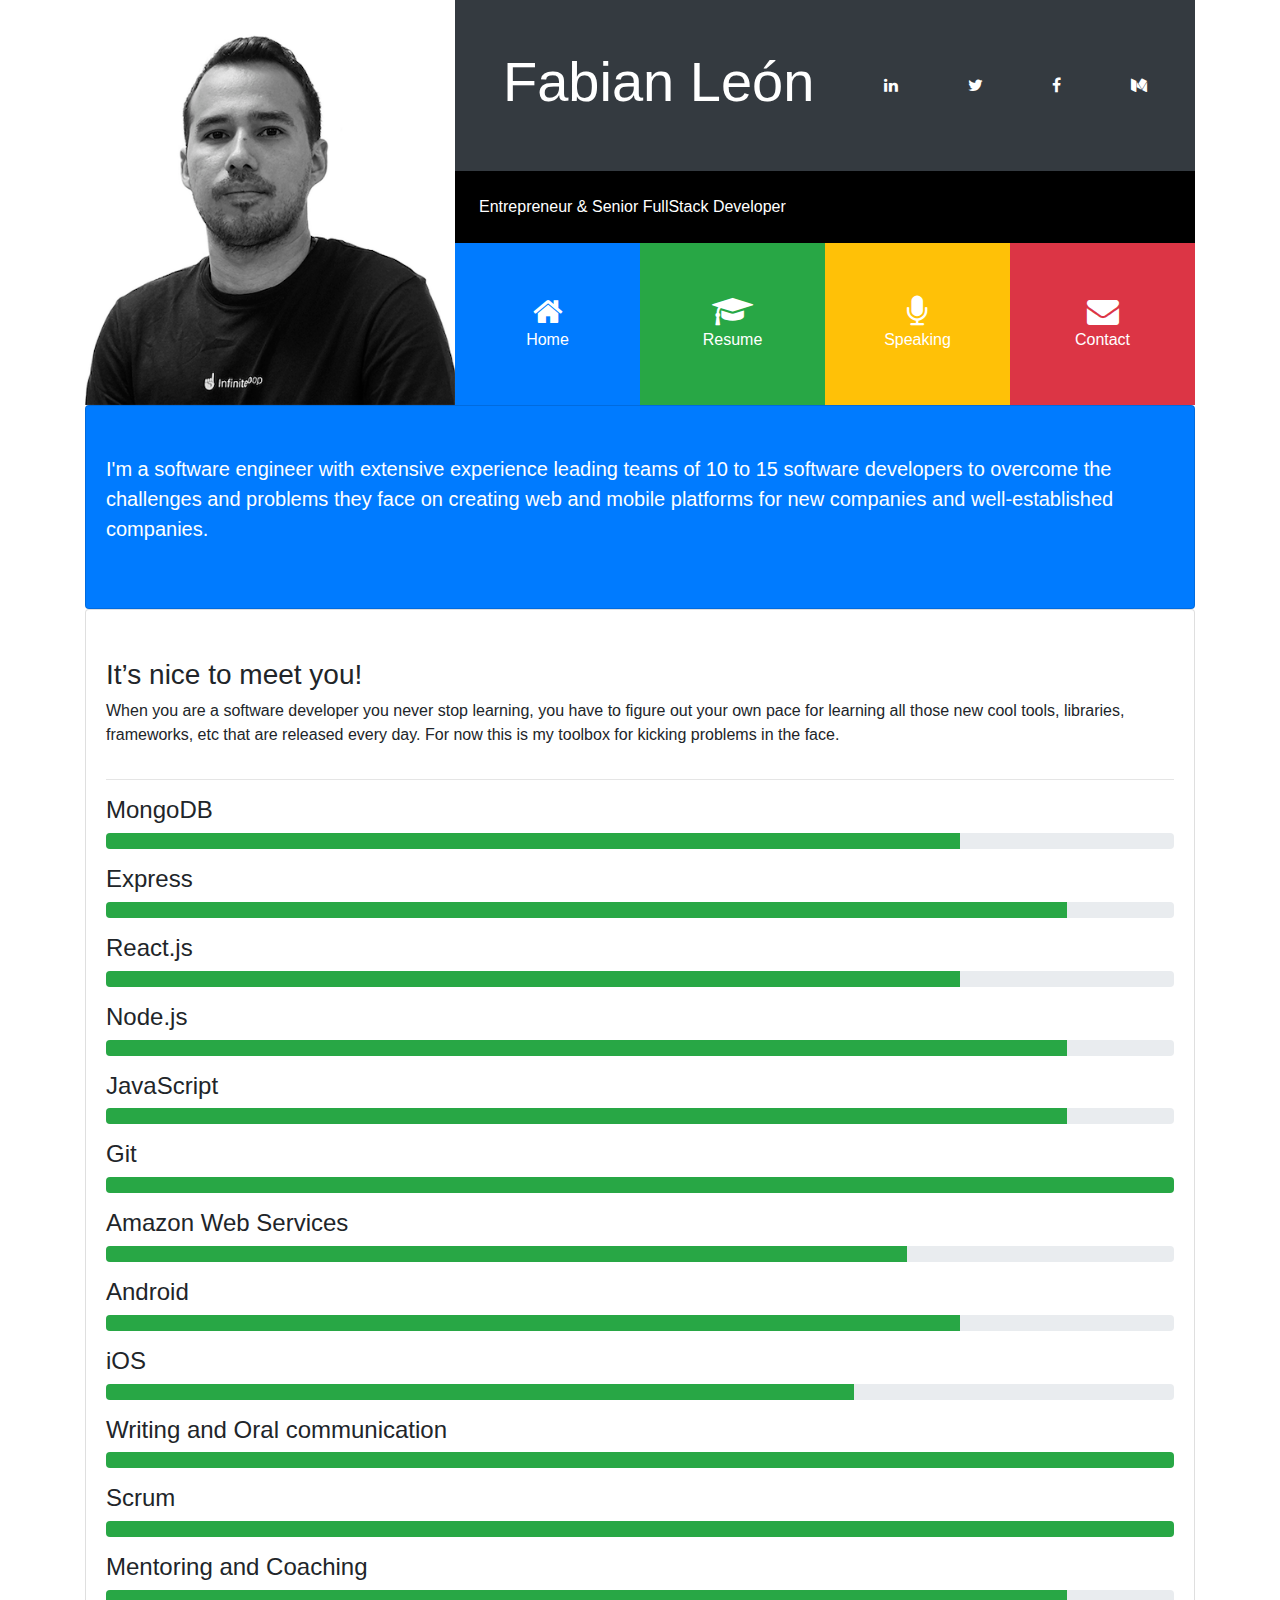
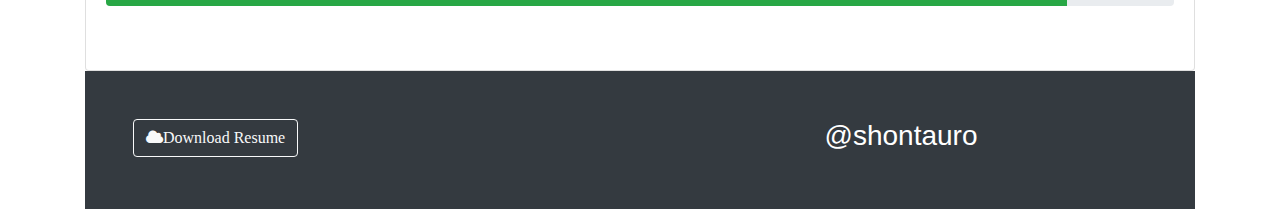
==== commit b333532b: "Updated linkedin url" ====
--- a/index.html
+++ b/index.html
@@ -14,6 +14,17 @@
 
     <link rel="stylesheet" href="css/styles.css">
     <link rel="stylesheet" href="https://cdnjs.cloudflare.com/ajax/libs/font-awesome/4.7.0/css/font-awesome.min.css">
+
+    <!-- Global site tag (gtag.js) - Google Analytics -->
+    <script async src="https://www.googletagmanager.com/gtag/js?id=UA-128970399-2"></script>
+    <script>
+        window.dataLayer = window.dataLayer || [];
+        function gtag() { dataLayer.push(arguments); }
+        gtag('js', new Date());
+
+        gtag('config', 'UA-128970399-2');
+    </script>
+
 </head>
 
 <body>
@@ -35,7 +46,7 @@
 
                                 <!-- social networks -->
                                 <div>
-                                    <a href="https://www.linkedin.com/in/fabian-leon-ortega-69b7bb20/?locale=en_US"
+                                    <a href="https://www.linkedin.com/in/fabian-leon-ortega/?locale=en_US"
                                         class="text-white" target="_blank">
                                         <li class="fa fa-linkedin"></li>
                                     </a>
@@ -163,9 +174,10 @@
             <div class="card card-body bg-success text-white py-5">
                 <h2>My Resume</h2>
                 <p class="lead"> I have been working in the software industry for the last eight years, during this time
-                    I have played different roles in my carrer such as mobile developer, backend developer, Full stack
+                    I have played different roles in my career such as mobile developer, backend developer, Full stack
                     developer, CTO and CEO. I have experience dealing with customers, some times selling them
-                    services and products and other times listening and providing them with support for their problems.
+                    services and products and other times listening and providing them with support and consultancy for
+                    their problems.
                 </p>
             </div>
 
@@ -265,7 +277,7 @@
                 <h2>I like to learn by sharing!</h2>
                 <p class="lead text-justify">As a Software Engineer and Entrepreneur that I am being, I like to share
                     what I have learned during my carreer with my teammates and the community, I have spoken to
-                    different kind of audiences on topics such as entrepreneurship, carreer advice, building startups
+                    different kind of audiences on topics such as entrepreneurship, career advicing, building startups
                     and software development.</p>
             </div>
 
@@ -340,23 +352,38 @@
             </div>
         </div>
 
-
-        <!-- jQuery first, then Popper.js, then Bootstrap JS -->
-        <script src="https://code.jquery.com/jquery-3.3.1.slim.min.js"
-            integrity="sha384-q8i/X+965DzO0rT7abK41JStQIAqVgRVzpbzo5smXKp4YfRvH+8abtTE1Pi6jizo"
-            crossorigin="anonymous"></script>
-        <script src="https://cdnjs.cloudflare.com/ajax/libs/popper.js/1.14.7/umd/popper.min.js"
-            integrity="sha384-UO2eT0CpHqdSJQ6hJty5KVphtPhzWj9WO1clHTMGa3JDZwrnQq4sF86dIHNDz0W1"
-            crossorigin="anonymous"></script>
-        <script src="https://stackpath.bootstrapcdn.com/bootstrap/4.3.1/js/bootstrap.min.js"
-            integrity="sha384-JjSmVgyd0p3pXB1rRibZUAYoIIy6OrQ6VrjIEaFf/nJGzIxFDsf4x0xIM+B07jRM"
-            crossorigin="anonymous"></script>
-
-        <script>
-            $('.port-item').click(function () {
-                $('.collapse').collapse('hide');
-            });
-        </script>
+        <!-- FOOTER -->
+        <footer id="main-footer" class="p-5 bg-dark text-white">
+            <div class="row">
+                <div class="col-md-6">
+                    <a href="https://docs.google.com/document/d/1ZAccVYauX7JyqLQMG4Pg3fncQ3LCR08ezRdrtCGOue8/edit?usp=sharing"
+                        class="btn btn-outline-light" download target="_blank" download>
+                        <i class="fa fa-cloud">Download Resume</i>
+                    </a>
+                </div>
+                <div class="col-md-6">
+                    <h3 class="text-white text-center">@shontauro</h3>
+                </div>
+            </div>
+        </footer>
+    </div>
+
+    <!-- jQuery first, then Popper.js, then Bootstrap JS -->
+    <script src="https://code.jquery.com/jquery-3.3.1.slim.min.js"
+        integrity="sha384-q8i/X+965DzO0rT7abK41JStQIAqVgRVzpbzo5smXKp4YfRvH+8abtTE1Pi6jizo"
+        crossorigin="anonymous"></script>
+    <script src="https://cdnjs.cloudflare.com/ajax/libs/popper.js/1.14.7/umd/popper.min.js"
+        integrity="sha384-UO2eT0CpHqdSJQ6hJty5KVphtPhzWj9WO1clHTMGa3JDZwrnQq4sF86dIHNDz0W1"
+        crossorigin="anonymous"></script>
+    <script src="https://stackpath.bootstrapcdn.com/bootstrap/4.3.1/js/bootstrap.min.js"
+        integrity="sha384-JjSmVgyd0p3pXB1rRibZUAYoIIy6OrQ6VrjIEaFf/nJGzIxFDsf4x0xIM+B07jRM"
+        crossorigin="anonymous"></script>
+
+    <script>
+        $('.port-item').click(function () {
+            $('.collapse').collapse('hide');
+        });
+    </script>
 </body>
 
 </html>